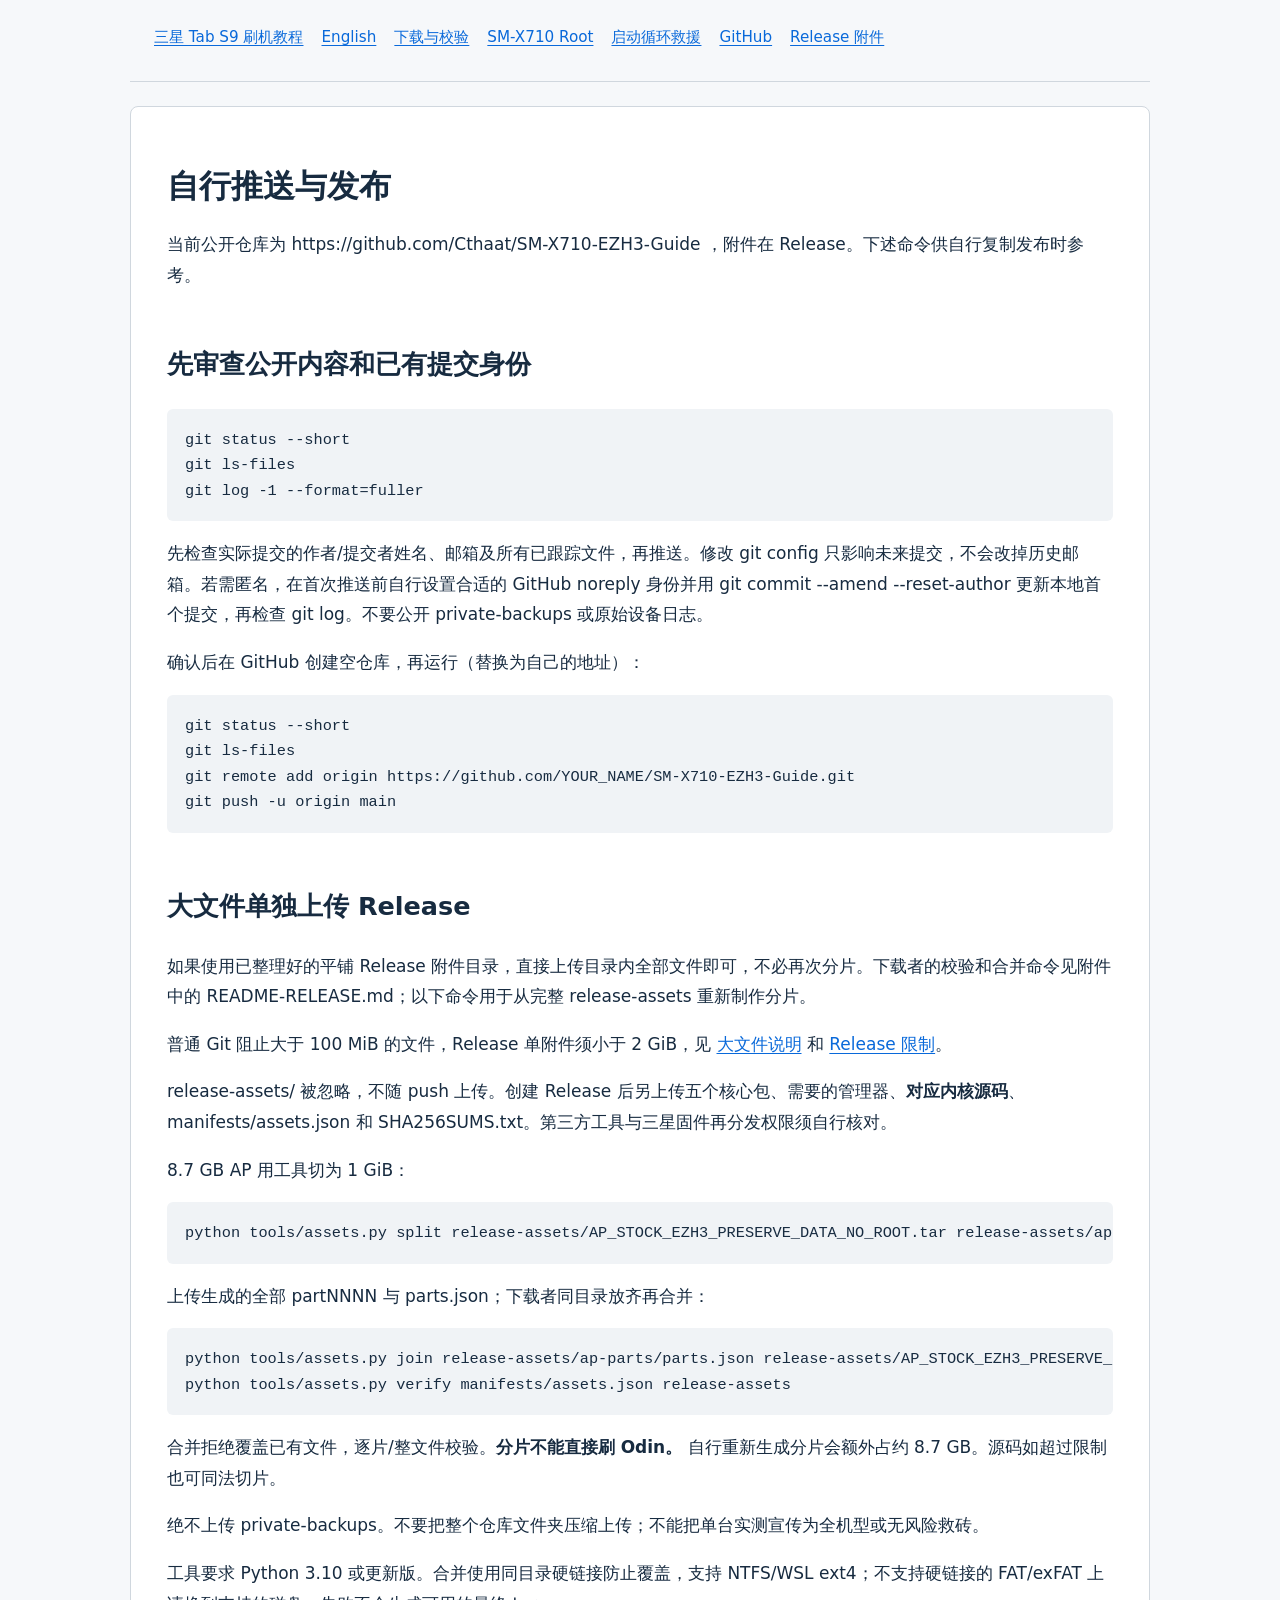
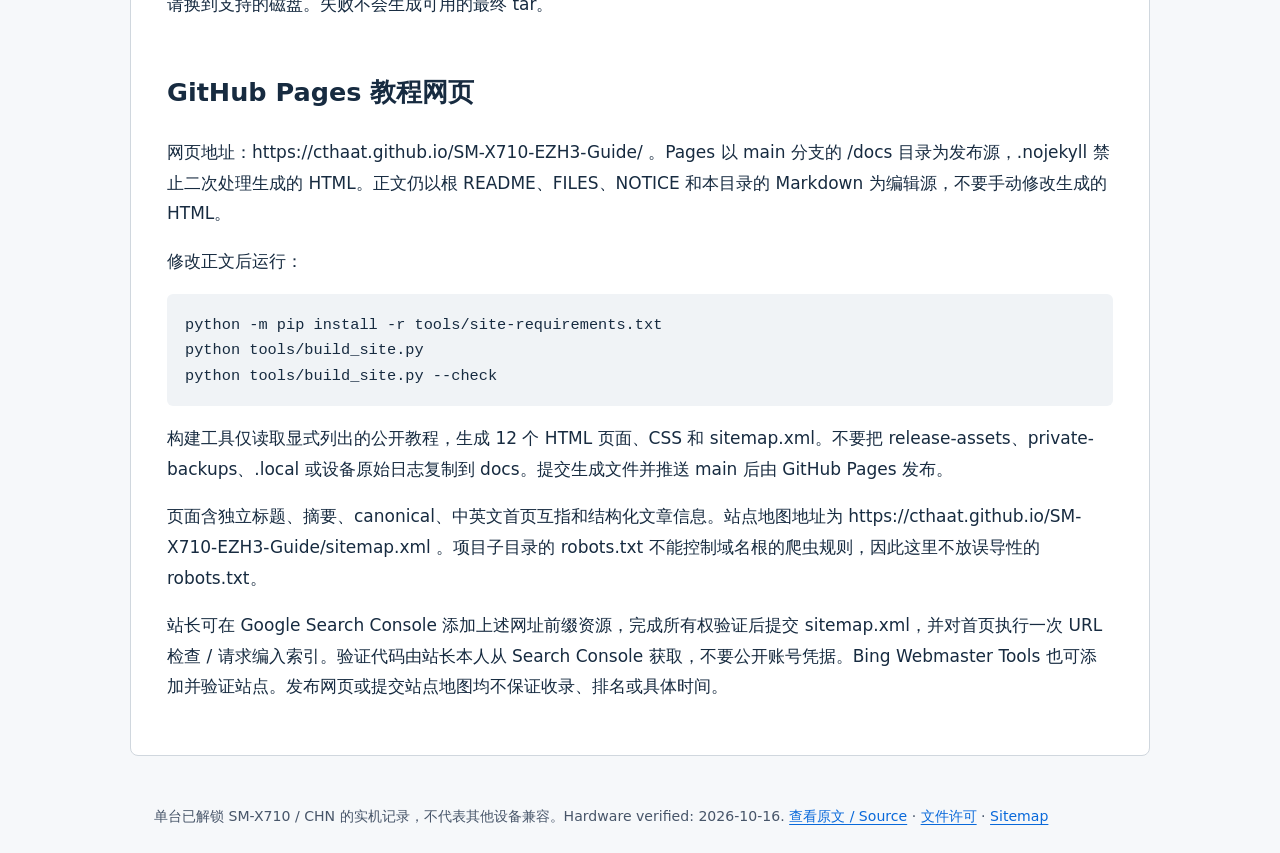
==== docs/08-publishing.html @ 2cf4f936 "Publish searchable static tutorial with GitHub Pages and sitemap" ====
<!doctype html>
<html lang="zh-CN"><head><meta charset="utf-8"><meta name="viewport" content="width=device-width, initial-scale=1">
<title>教程仓库、Release 附件与 GitHub Pages 发布方法</title><meta name="description" content="公开教程的提交检查、大文件分片上传、附件校验与静态网页更新方法。">
<meta name="robots" content="index,follow"><link rel="canonical" href="https://cthaat.github.io/SM-X710-EZH3-Guide/08-publishing.html">
<meta property="og:type" content="article"><meta property="og:title" content="教程仓库、Release 附件与 GitHub Pages 发布方法"><meta property="og:description" content="公开教程的提交检查、大文件分片上传、附件校验与静态网页更新方法。"><meta property="og:url" content="https://cthaat.github.io/SM-X710-EZH3-Guide/08-publishing.html"><meta property="og:site_name" content="SM-X710 EZH3 Guide"><meta name="twitter:card" content="summary">
<link rel="stylesheet" href="site.css"><script type="application/ld+json">{"@context": "https://schema.org", "@type": "TechArticle", "headline": "教程仓库、Release 附件与 GitHub Pages 发布方法", "description": "公开教程的提交检查、大文件分片上传、附件校验与静态网页更新方法。", "url": "https://cthaat.github.io/SM-X710-EZH3-Guide/08-publishing.html", "inLanguage": "zh-CN", "author": {"@type": "Person", "name": "Cthaat", "url": "https://github.com/Cthaat"}}</script></head>
<body><header><nav aria-label="Main navigation"><a href="./">三星 Tab S9 刷机教程</a><a href="en.html">English</a><a href="files.html">下载与校验</a><a href="03-root.html">SM-X710 Root</a><a href="04-rescue.html">启动循环救援</a><a href="https://github.com/Cthaat/SM-X710-EZH3-Guide">GitHub</a><a href="https://github.com/Cthaat/SM-X710-EZH3-Guide/releases/latest">Release 附件</a></nav></header>
<main><h1 id="自行推送与发布">自行推送与发布</h1>
<p>当前公开仓库为 https://github.com/Cthaat/SM-X710-EZH3-Guide ，附件在 Release。下述命令供自行复制发布时参考。</p>
<h2 id="先审查公开内容和已有提交身份">先审查公开内容和已有提交身份</h2>
<pre><code class="language-powershell">git status --short
git ls-files
git log -1 --format=fuller
</code></pre>
<p>先检查实际提交的作者/提交者姓名、邮箱及所有已跟踪文件，再推送。修改 git config 只影响未来提交，不会改掉历史邮箱。若需匿名，在首次推送前自行设置合适的 GitHub noreply 身份并用 git commit --amend --reset-author 更新本地首个提交，再检查 git log。不要公开 private-backups 或原始设备日志。</p>
<p>确认后在 GitHub 创建空仓库，再运行（替换为自己的地址）：</p>
<pre><code class="language-powershell">git status --short
git ls-files
git remote add origin https://github.com/YOUR_NAME/SM-X710-EZH3-Guide.git
git push -u origin main
</code></pre>
<h2 id="大文件单独上传-release">大文件单独上传 Release</h2>
<p>如果使用已整理好的平铺 Release 附件目录，直接上传目录内全部文件即可，不必再次分片。下载者的校验和合并命令见附件中的 README-RELEASE.md；以下命令用于从完整 release-assets 重新制作分片。</p>
<p>普通 Git 阻止大于 100 MiB 的文件，Release 单附件须小于 2 GiB，见 <a href="https://docs.github.com/en/repositories/working-with-files/managing-large-files/about-large-files-on-github">大文件说明</a> 和 <a href="https://docs.github.com/en/repositories/releasing-projects-on-github/about-releases">Release 限制</a>。</p>
<p>release-assets/ 被忽略，不随 push 上传。创建 Release 后另上传五个核心包、需要的管理器、<strong>对应内核源码</strong>、manifests/assets.json 和 SHA256SUMS.txt。第三方工具与三星固件再分发权限须自行核对。</p>
<p>8.7 GB AP 用工具切为 1 GiB：</p>
<pre><code class="language-powershell">python tools/assets.py split release-assets/AP_STOCK_EZH3_PRESERVE_DATA_NO_ROOT.tar release-assets/ap-parts
</code></pre>
<p>上传生成的全部 partNNNN 与 parts.json；下载者同目录放齐再合并：</p>
<pre><code class="language-powershell">python tools/assets.py join release-assets/ap-parts/parts.json release-assets/AP_STOCK_EZH3_PRESERVE_DATA_NO_ROOT.tar
python tools/assets.py verify manifests/assets.json release-assets
</code></pre>
<p>合并拒绝覆盖已有文件，逐片/整文件校验。<strong>分片不能直接刷 Odin。</strong> 自行重新生成分片会额外占约 8.7 GB。源码如超过限制也可同法切片。</p>
<p>绝不上传 private-backups。不要把整个仓库文件夹压缩上传；不能把单台实测宣传为全机型或无风险救砖。</p>
<p>工具要求 Python 3.10 或更新版。合并使用同目录硬链接防止覆盖，支持 NTFS/WSL ext4；不支持硬链接的 FAT/exFAT 上请换到支持的磁盘。失败不会生成可用的最终 tar。</p>
<h2 id="github-pages-教程网页">GitHub Pages 教程网页</h2>
<p>网页地址：https://cthaat.github.io/SM-X710-EZH3-Guide/ 。Pages 以 main 分支的 /docs 目录为发布源，.nojekyll 禁止二次处理生成的 HTML。正文仍以根 README、FILES、NOTICE 和本目录的 Markdown 为编辑源，不要手动修改生成的 HTML。</p>
<p>修改正文后运行：</p>
<pre><code class="language-powershell">python -m pip install -r tools/site-requirements.txt
python tools/build_site.py
python tools/build_site.py --check
</code></pre>
<p>构建工具仅读取显式列出的公开教程，生成 12 个 HTML 页面、CSS 和 sitemap.xml。不要把 release-assets、private-backups、.local 或设备原始日志复制到 docs。提交生成文件并推送 main 后由 GitHub Pages 发布。</p>
<p>页面含独立标题、摘要、canonical、中英文首页互指和结构化文章信息。站点地图地址为 https://cthaat.github.io/SM-X710-EZH3-Guide/sitemap.xml 。项目子目录的 robots.txt 不能控制域名根的爬虫规则，因此这里不放误导性的 robots.txt。</p>
<p>站长可在 Google Search Console 添加上述网址前缀资源，完成所有权验证后提交 sitemap.xml，并对首页执行一次 URL 检查 / 请求编入索引。验证代码由站长本人从 Search Console 获取，不要公开账号凭据。Bing Webmaster Tools 也可添加并验证站点。发布网页或提交站点地图均不保证收录、排名或具体时间。</p>
</main>
<footer>单台已解锁 SM-X710 / CHN 的实机记录，不代表其他设备兼容。Hardware verified: 2026-10-16. <a href="https://github.com/Cthaat/SM-X710-EZH3-Guide/blob/main/docs/08-publishing.md">查看原文 / Source</a> · <a href="notice.html">文件许可</a> · <a href="sitemap.xml">Sitemap</a></footer></body></html>
---- docs/site.css ----
*{box-sizing:border-box}body{margin:0;color:#172b40;background:#f6f8fa;font:17px/1.8 system-ui,-apple-system,"Segoe UI",sans-serif}header,main,footer{max-width:1020px;margin:auto;padding:24px}header{border-bottom:1px solid #d0d7de}header a{display:inline-block;margin:0 18px 6px 0}a{color:#0969da;text-underline-offset:3px}main{background:white;margin:24px auto;border:1px solid #d0d7de;border-radius:8px;padding:36px}h1{font-size:2rem;line-height:1.35}h2{margin-top:2em}h1,h2,h3{scroll-margin-top:20px}pre{padding:18px;background:#f0f3f6;border-radius:6px;overflow:auto;line-height:1.5}code{font-size:.9em;overflow-wrap:anywhere}pre code{overflow-wrap:normal}table{display:block;overflow:auto;border-collapse:collapse;max-width:100%}th,td{border:1px solid #d0d7de;padding:8px 12px;text-align:left}th{background:#f6f8fa}blockquote{margin-left:0;border-left:4px solid #0969da;padding-left:18px;color:#475569}img{max-width:100%;height:auto}footer{font-size:.88rem;color:#475569}nav{font-size:.95rem}@media(max-width:700px){body{font-size:16px}main{margin:0;border:0;border-radius:0;padding:20px}header,footer{padding:18px}h1{font-size:1.65rem}}
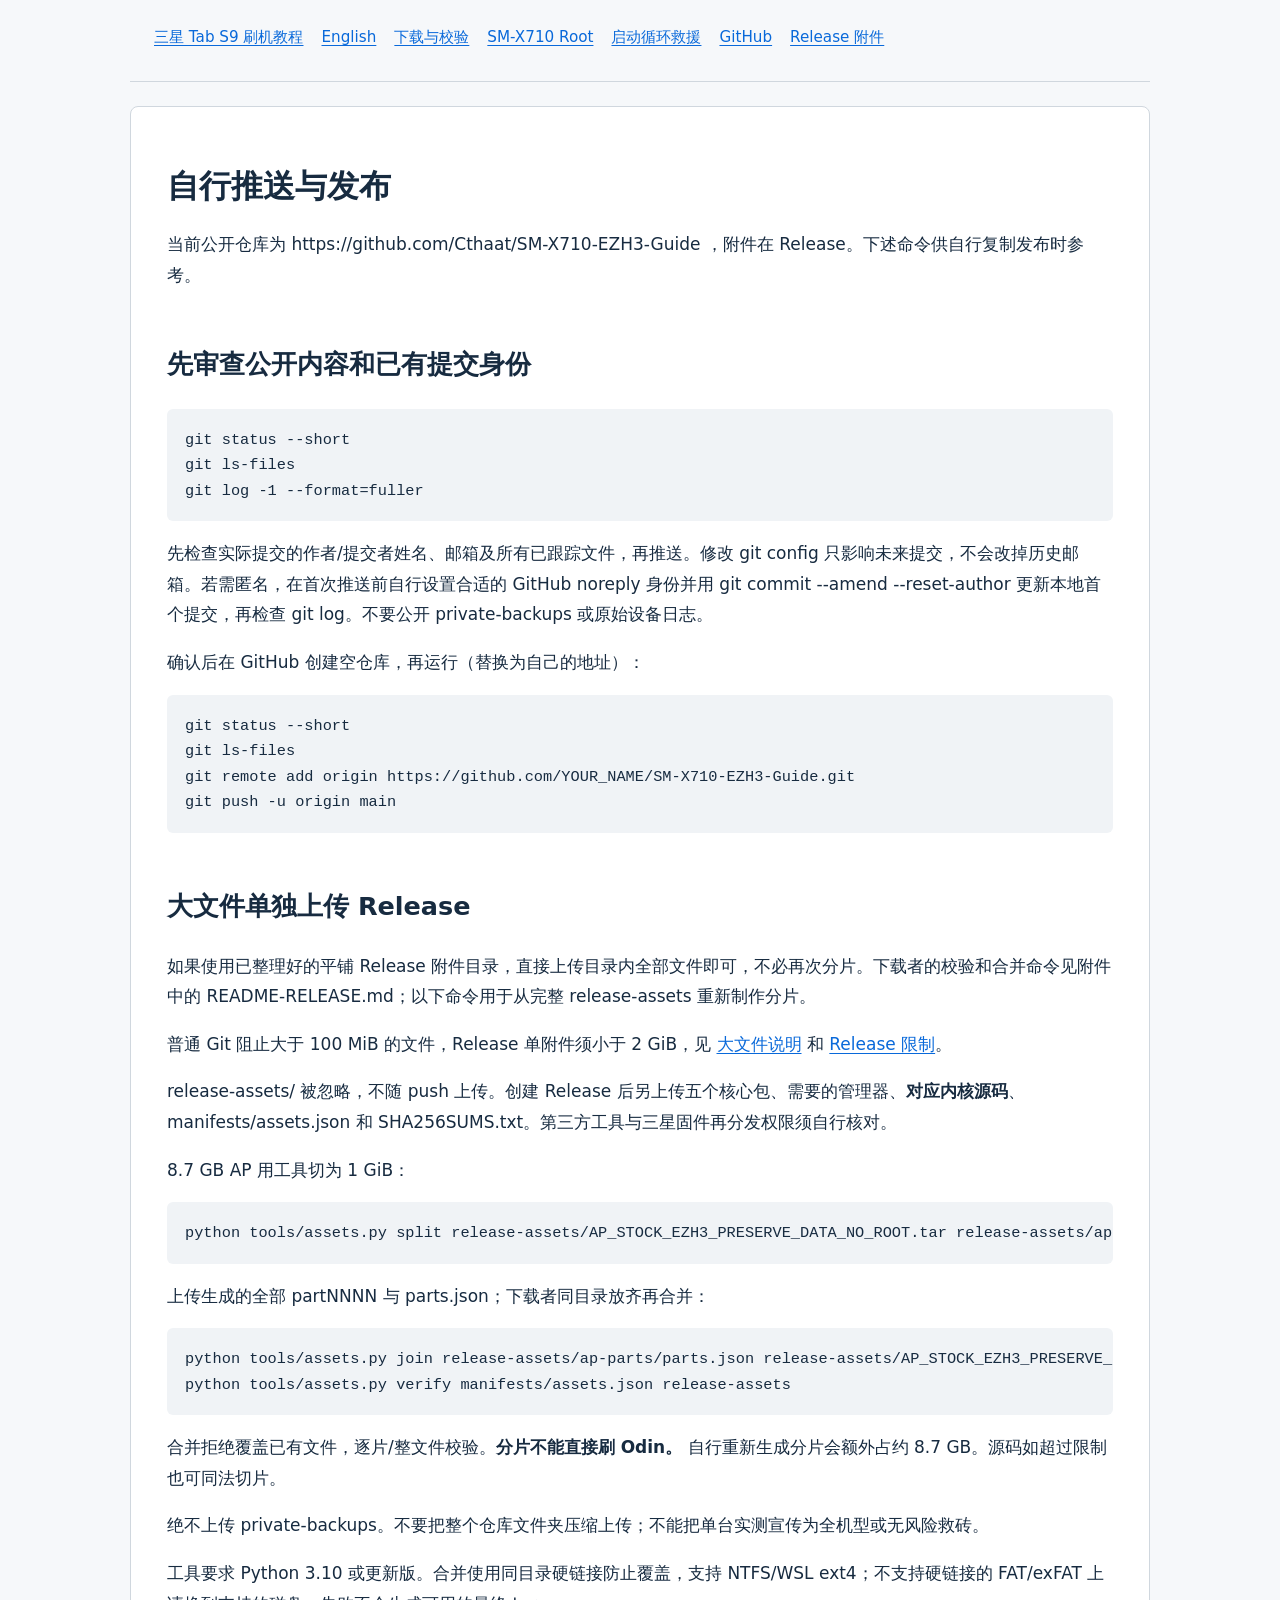
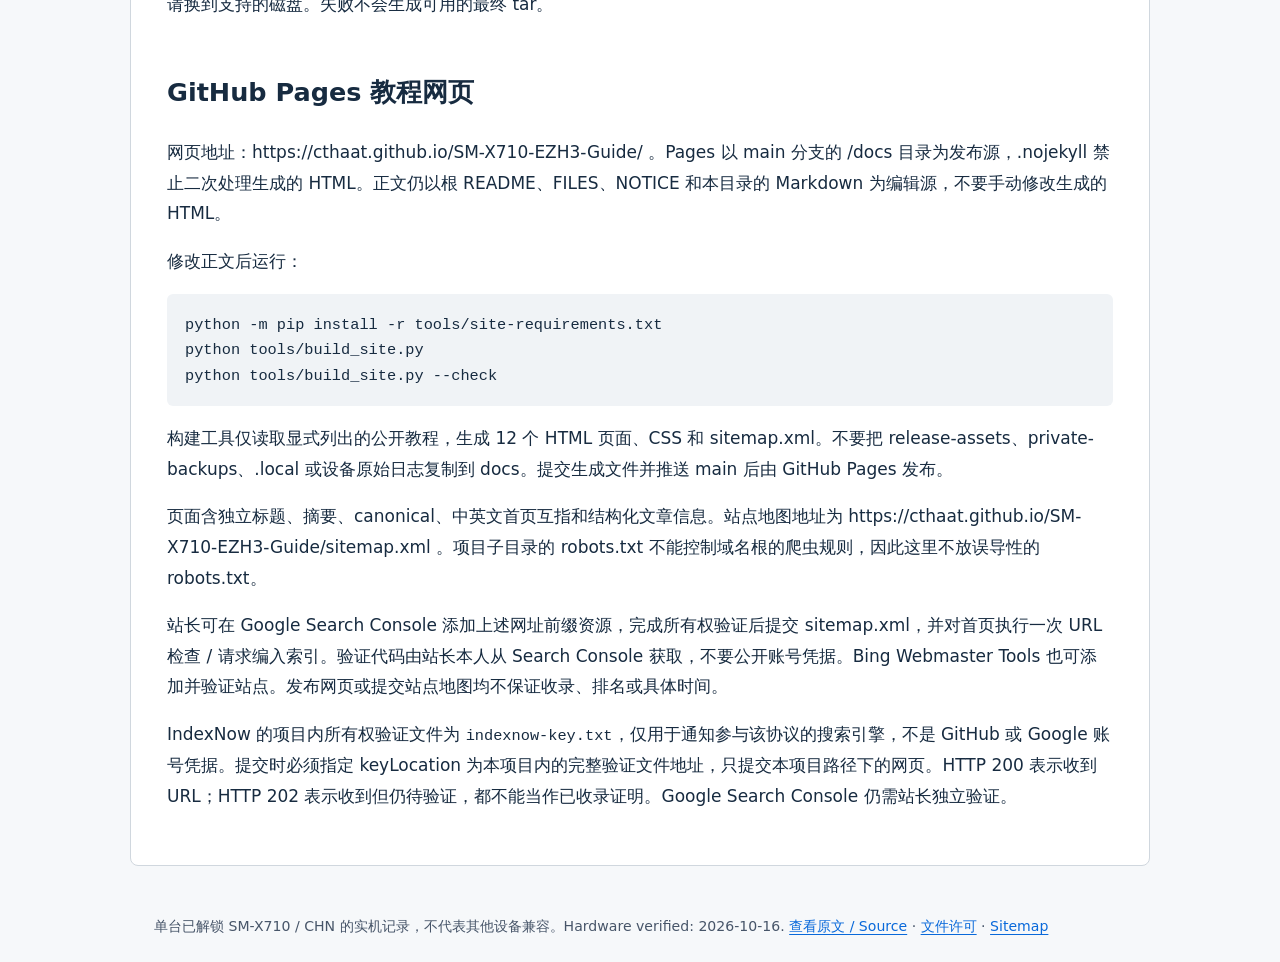
==== commit 85f1ce15: "Fix narrow-screen filename wrapping and document indexing submission limits" ====
--- a/docs/08-publishing.html
+++ b/docs/08-publishing.html
@@ -43,5 +43,6 @@
 <p>构建工具仅读取显式列出的公开教程，生成 12 个 HTML 页面、CSS 和 sitemap.xml。不要把 release-assets、private-backups、.local 或设备原始日志复制到 docs。提交生成文件并推送 main 后由 GitHub Pages 发布。</p>
 <p>页面含独立标题、摘要、canonical、中英文首页互指和结构化文章信息。站点地图地址为 https://cthaat.github.io/SM-X710-EZH3-Guide/sitemap.xml 。项目子目录的 robots.txt 不能控制域名根的爬虫规则，因此这里不放误导性的 robots.txt。</p>
 <p>站长可在 Google Search Console 添加上述网址前缀资源，完成所有权验证后提交 sitemap.xml，并对首页执行一次 URL 检查 / 请求编入索引。验证代码由站长本人从 Search Console 获取，不要公开账号凭据。Bing Webmaster Tools 也可添加并验证站点。发布网页或提交站点地图均不保证收录、排名或具体时间。</p>
+<p>IndexNow 的项目内所有权验证文件为 <code>indexnow-key.txt</code>，仅用于通知参与该协议的搜索引擎，不是 GitHub 或 Google 账号凭据。提交时必须指定 keyLocation 为本项目内的完整验证文件地址，只提交本项目路径下的网页。HTTP 200 表示收到 URL；HTTP 202 表示收到但仍待验证，都不能当作已收录证明。Google Search Console 仍需站长独立验证。</p>
 </main>
 <footer>单台已解锁 SM-X710 / CHN 的实机记录，不代表其他设备兼容。Hardware verified: 2026-10-16. <a href="https://github.com/Cthaat/SM-X710-EZH3-Guide/blob/main/docs/08-publishing.md">查看原文 / Source</a> · <a href="notice.html">文件许可</a> · <a href="sitemap.xml">Sitemap</a></footer></body></html>
--- a/docs/site.css
+++ b/docs/site.css
@@ -1 +1 @@
-*{box-sizing:border-box}body{margin:0;color:#172b40;background:#f6f8fa;font:17px/1.8 system-ui,-apple-system,"Segoe UI",sans-serif}header,main,footer{max-width:1020px;margin:auto;padding:24px}header{border-bottom:1px solid #d0d7de}header a{display:inline-block;margin:0 18px 6px 0}a{color:#0969da;text-underline-offset:3px}main{background:white;margin:24px auto;border:1px solid #d0d7de;border-radius:8px;padding:36px}h1{font-size:2rem;line-height:1.35}h2{margin-top:2em}h1,h2,h3{scroll-margin-top:20px}pre{padding:18px;background:#f0f3f6;border-radius:6px;overflow:auto;line-height:1.5}code{font-size:.9em;overflow-wrap:anywhere}pre code{overflow-wrap:normal}table{display:block;overflow:auto;border-collapse:collapse;max-width:100%}th,td{border:1px solid #d0d7de;padding:8px 12px;text-align:left}th{background:#f6f8fa}blockquote{margin-left:0;border-left:4px solid #0969da;padding-left:18px;color:#475569}img{max-width:100%;height:auto}footer{font-size:.88rem;color:#475569}nav{font-size:.95rem}@media(max-width:700px){body{font-size:16px}main{margin:0;border:0;border-radius:0;padding:20px}header,footer{padding:18px}h1{font-size:1.65rem}}
+*{box-sizing:border-box}body{margin:0;color:#172b40;background:#f6f8fa;font:17px/1.8 system-ui,-apple-system,"Segoe UI",sans-serif}header,main,footer{max-width:1020px;margin:auto;padding:24px}header{border-bottom:1px solid #d0d7de}header a{display:inline-block;margin:0 18px 6px 0}a{color:#0969da;text-underline-offset:3px}main{overflow-wrap:anywhere;min-width:0;background:white;margin:24px auto;border:1px solid #d0d7de;border-radius:8px;padding:36px}h1{font-size:2rem;line-height:1.35}h2{margin-top:2em}h1,h2,h3{scroll-margin-top:20px}pre{padding:18px;background:#f0f3f6;border-radius:6px;overflow:auto;line-height:1.5}code{font-size:.9em;overflow-wrap:anywhere}pre code{overflow-wrap:normal}table{display:block;overflow:auto;border-collapse:collapse;max-width:100%}th,td{border:1px solid #d0d7de;padding:8px 12px;text-align:left}th{background:#f6f8fa}blockquote{margin-left:0;border-left:4px solid #0969da;padding-left:18px;color:#475569}img{max-width:100%;height:auto}footer{font-size:.88rem;color:#475569}nav{font-size:.95rem}@media(max-width:700px){body{font-size:16px}main{margin:0;border:0;border-radius:0;padding:20px}header,footer{padding:18px}h1{font-size:1.65rem}}
